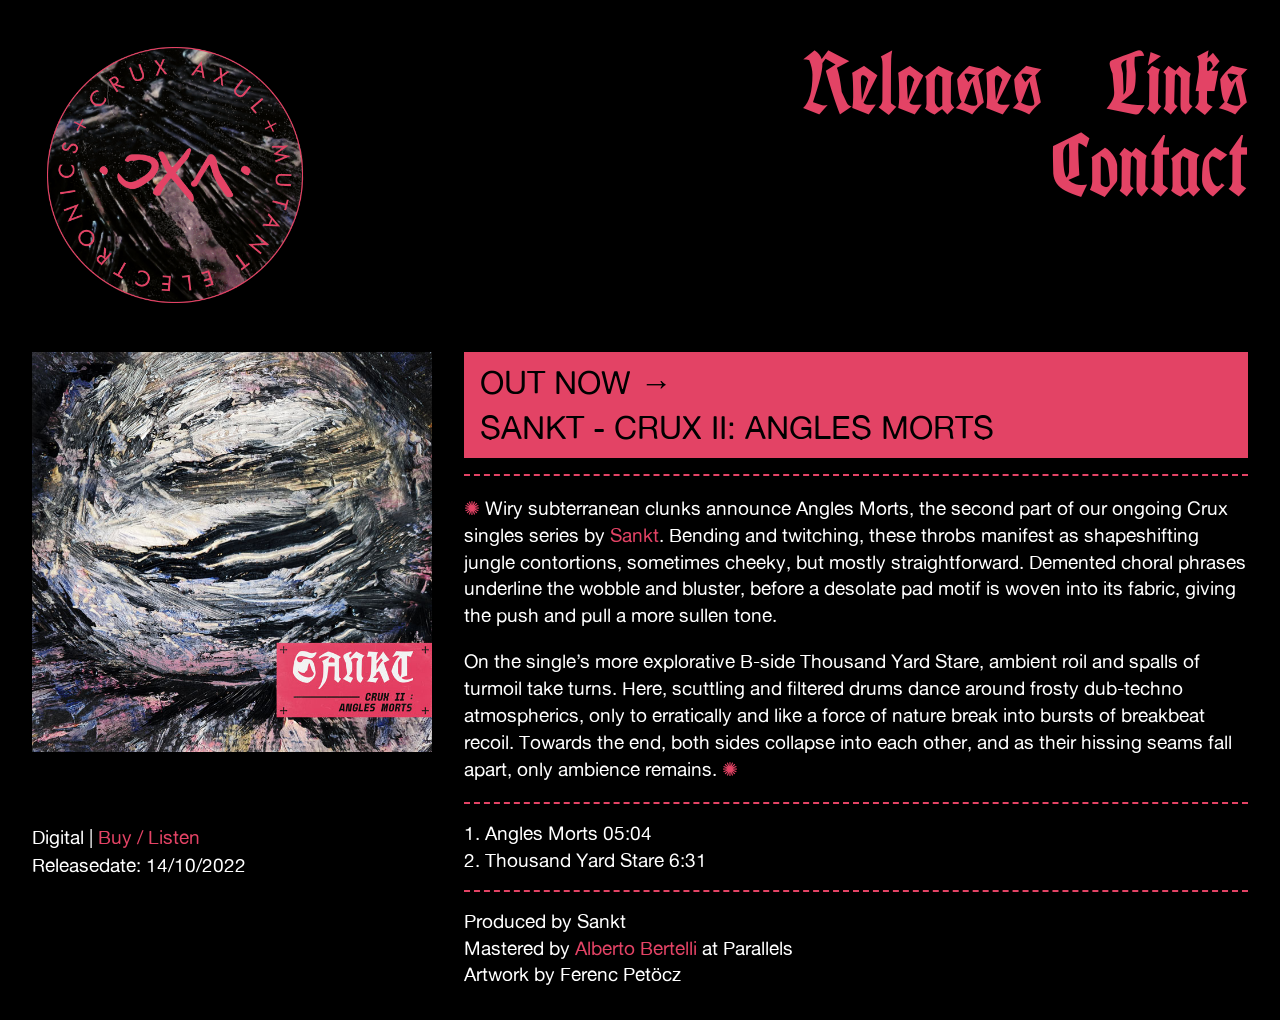
==== index.html @ df3da69f "Linktext adjusted" ====
<!--

 ______     ______     __  __     __  __        ______     __  __     __  __     __
/\  ___\   /\  == \   /\ \/\ \   /\_\_\_\      /\  __ \   /\_\_\_\   /\ \/\ \   /\ \
\ \ \____  \ \  __<   \ \ \_\ \  \/_/\_\/_     \ \  __ \  \/_/\_\/_  \ \ \_\ \  \ \ \____
 \ \_____\  \ \_\ \_\  \ \_____\   /\_\/\_\     \ \_\ \_\   /\_\/\_\  \ \_____\  \ \_____\
  \/_____/   \/_/ /_/   \/_____/   \/_/\/_/      \/_/\/_/   \/_/\/_/   \/_____/   \/_____/

-->
<!-- V2 -->
<!DOCTYPE html>
<html lang="en">
  <head>
    <meta charset="utf-8" />
    <meta name="viewport" content="width=device-width, initial-scale=1" />
    <meta name="description" content="Mutant Electronics - Est. 2017." />
    <meta http-equiv="X-UA-Compatible" content="IE=edge,chrome=1" />
    <title>Crux Axul</title>
    <link rel="stylesheet" type="text/css" href="styles.css" />
    <link rel="shortcut icon" href="./img/favicon/favicon.ico" />
    <link
      rel="apple-touch-icon"
      sizes="57x57"
      href="./img/favicon/apple-icon-57x57.png"
    />
    <link
      rel="apple-touch-icon"
      sizes="60x60"
      href="./img/favicon/apple-icon-60x60.png"
    />
    <link
      rel="apple-touch-icon"
      sizes="72x72"
      href="./img/favicon/apple-icon-72x72.png"
    />
    <link
      rel="apple-touch-icon"
      sizes="76x76"
      href="./img/favicon/apple-icon-76x76.png"
    />
    <link
      rel="apple-touch-icon"
      sizes="114x114"
      href="./img/favicon/apple-icon-114x114.png"
    />
    <link
      rel="apple-touch-icon"
      sizes="120x120"
      href="./img/favicon/apple-icon-120x120.png"
    />
    <link
      rel="apple-touch-icon"
      sizes="144x144"
      href="./img/favicon/apple-icon-144x144.png"
    />
    <link
      rel="apple-touch-icon"
      sizes="152x152"
      href="./img/favicon/apple-icon-152x152.png"
    />
    <link
      rel="apple-touch-icon"
      sizes="180x180"
      href="./img/favicon/apple-icon-180x180.png"
    />
    <link
      rel="icon"
      type="image/png"
      sizes="192x192"
      href="./img/favicon/android-icon-192x192.png"
    />
    <link
      rel="icon"
      type="image/png"
      sizes="32x32"
      href="./img/favicon/favicon-32x32.png"
    />
    <link
      rel="icon"
      type="image/png"
      sizes="96x96"
      href="./img/favicon/favicon-96x96.png"
    />
    <link
      rel="icon"
      type="image/png"
      sizes="16x16"
      href="./img/favicon/favicon-16x16.png"
    />
    <link rel="manifest" href="./img/favicon/manifest.json" />
    <meta name="msapplication-TileColor" content="#dfb443" />
    <meta
      name="msapplication-TileImage"
      content="./img/favicon/ms-icon-144x144.png"
    />
    <meta name="theme-color" content="#ffffff" />
  </head>

  <body>
    <header id="header_content">
      <a href="/" id="header_logo">
        <img src="./img/CXASticker2022-2.png" alt="Crux Axul Circle Logo" class="cxa-circle-logo" />
      </a>
      <nav id="header_menu">
        <ul>
          <li>
            <a
              href="javascript:void(0)"
              rel="noreferrer noopener"
              target="_self"
              id="releases"
              >Releases</a
            >
          </li>
          <li>
            <a
              href="javascript:void(0)"
              rel="noreferrer noopener"
              target="_self"
              id="links"
              >Links</a
            >
          </li>
          <li>
            <a
              href="mailto:cruxaxulrec@gmail.com"
              rel="noreferrer noopener"
              target="_self"
              >Contact</a
            >
          </li>
        </ul>
      </nav>
    </header>
    <div id="content">
      <div id="content_home">
        <div id="content_home_left">
          <div id="content_home_left_cover">
            <a
              href="https://cruxaxul.bandcamp.com/album/crux-ii-angles-morts"
              rel="noreferrer noopener"
              target="_blank"
            >
              <img
                src="./img/CXA007_thumb.jpg"
                alt="Sankt - Inganical"
                class="content_home_img"
              />
            </a>
          </div>
          <div>
            <iframe style="border: 0; width: 100%; height: 42px;" src="https://bandcamp.com/EmbeddedPlayer/album=717727169/size=small/bgcol=333333/linkcol=e34365/transparent=true/" seamless><a href="https://cruxaxul.bandcamp.com/album/crux-ii-angles-morts">Crux II: Angles Morts by Sankt</a></iframe>
          </div>
          <div id="content_home_left_credits">
            Digital |
            <a
              href="https://cruxaxul.bandcamp.com/album/crux-ii-angles-morts"
              rel="noreferrer noopener"
              target="_blank"
              >Buy / Listen</a
            ><br />
            <div class="release-date">Releasedate: 14/10/2022</div>
          </div>
        </div>
        <div id="content_home_right">
          <a
            href="https://cruxaxul.bandcamp.com/album/crux-ii-angles-morts"
            rel="noreferrer noopener"
            target="_blank"
          >
            <div class="content_home_right_section out-now">
              OUT NOW → <br>SANKT - CRUX II: ANGLES MORTS
            </div></a
          >
          <hr class="hrr" />
          <div class="content_home_right_section"><p>
            <p></p><span class="stars">✺</span>
            Wiry subterranean clunks announce Angles Morts, the second part of our ongoing Crux singles series by <a
            href="https://www.floriansankt.com/"
            target="_blank"
            rel="noreferrer noopener"
            >Sankt</a
          >. Bending and twitching, these throbs manifest as shapeshifting jungle contortions, sometimes cheeky, but mostly straightforward. Demented choral phrases underline the wobble and bluster, before a desolate pad motif is woven into its fabric, giving the push and pull a more sullen tone. </p>
            <p>On the single’s more explorative B-side Thousand Yard Stare, ambient roil and spalls of turmoil take turns. Here, scuttling and filtered drums dance around frosty dub-techno atmospherics, only to erratically and like a force of nature break into bursts of breakbeat recoil. Towards the end, both sides collapse into each other, and as their hissing seams fall apart, only ambience remains. <span class="stars">✺</span></p>
          </div>
          <hr class="hrr" />
          <div class="content_home_right_section">
            1. Angles Morts 05:04 <br>
            2. Thousand Yard Stare 6:31<br>
          </div>
          <hr class="hrr" />
          <div class="content_home_right_section">
            Produced by Sankt<br />
            Mastered by
            <a
              href="https://www.holysimilaun.com/"
              target="_blank"
              rel="noreferrer noopener"
              >Alberto Bertelli</a
            > at Parallels<br />
            Artwork by Ferenc Petöcz
          </div>
        </div>
      </div>
      <div id="content_releases">
        <div class="content_releases_card">
          <a
            href="https://cruxaxul.bandcamp.com/album/fever-bells"
            rel="noreferrer noopener"
            target="_blank"
            ><img src="./img/CXA001_thumb.jpeg" /><div>Lymbs -
            Fever Bells</div><div class="content_releases_card_cat">→ CXA001</div></a
          >
        </div>
        <div class="content_releases_card">
          <a
            href="https://cruxaxul.bandcamp.com/album/new-anxieties"
            rel="noreferrer noopener"
            target="_blank"
            ><img src="./img/CXA002_thumb.jpeg" /><div>VA - New
            Anxieties</div><div class="content_releases_card_cat">→ CXA002</div></a
          >
        </div>
        <div class="content_releases_card">
          <a
            href="https://cruxaxul.bandcamp.com/album/among-nights-feral-laws"
            rel="noreferrer noopener"
            target="_blank"
            ><img src="./img/CXA003_thumb.jpeg" /><div>Sankt &
            Lymbs - Among Nights / Feral Laws</div><div class="content_releases_card_cat">→ CXA003</div></a
          >
        </div>
        <div class="content_releases_card">
          <a
            href="https://cruxaxul.bandcamp.com/album/teal-tear"
            rel="noreferrer noopener"
            target="_blank"
            ><img src="./img/CXA004_thumb.jpeg" /><div>Opalglas -
            Teal / Tear</div><div class="content_releases_card_cat">→ CXA004</div></a
          >
        </div>
        <div class="content_releases_card">
          <a
            href="https://cruxaxul.bandcamp.com/album/inganical"
            rel="noreferrer noopener"
            target="_blank"
            ><img src="./img/CXA005_thumb.jpeg" /><div>Sankt -
            Inganical</div><div class="content_releases_card_cat">→ CXA005</div></a
          >
        </div>
        <div class="content_releases_card">
          <a
            href="https://cruxaxul.bandcamp.com/album/crux-i-terminal-beaches"
            rel="noreferrer noopener"
            target="_blank"
            ><img src="./img/CXA006_thumb.jpg" /><div>Lymbs - Crux I: Terminal Beaches</div><div class="content_releases_card_cat">→ CXA006</div></a
          >
        </div>
        <div class="content_releases_card">
          <a
            href="https://cruxaxul.bandcamp.com/album/crux-ii-angles-morts"
            rel="noreferrer noopener"
            target="_blank"
            ><img src="./img/CXA007_thumb.jpg" /><div>Sankt - Crux II: Angles Morts</div><div class="content_releases_card_cat">→ CXA007</div></a
          >
        </div>
      </div>
      <div id="content_links">
        <div id="interview">
          <a
            href="http://www.fluxwebzine.it/en/interview-with-sankt-and-lymbs/"
            rel="noreferrer noopener"
            target="_blank"
            >Label Interview</a
          >
        </div>
        <hr class="hrr_releases" />
        <div id="links">
            <div class="links_link">
          <a
            href="https://cruxaxul.bandcamp.com/"
            rel="noreferrer noopener"
            target="_blank"
            >Buy Tapes & Digital &nbsp;</a
          ></div>
          <div class="links_link">
          <a
            href="https://www.facebook.com/CruxAxulRec"
            rel="noreferrer noopener"
            target="_blank"
            >Facebook &nbsp;</a
          ></div><div class="links_link">
          <a
            href="https://soundcloud.com/cruxaxul"
            rel="noreferrer noopener"
            target="_blank"
            >Soundcloud &nbsp;</a
          ></div><div class="links_link">
          <a
            href="https://www.instagram.com/crux.axul/"
            rel="noreferrer noopener"
            target="_blank"
            >Instagram &nbsp;</a
          ></div><div class="links_link">
          <a
            href="https://www.mixcloud.com/cruxaxul/"
            rel="noreferrer noopener"
            target="_blank"
            >Radioshows & Mixes &nbsp;</a
          ></div><div class="links_link">
          <a
            href="https://www.youtube.com/channel/UCcKD1XMRMXVhO5wL29qiE4A"
            rel="noreferrer noopener"
            target="_blank"
            >Youtube &nbsp;</a
          >
        </div>
      </div>
    </div>
    <script src="script.js" charset="utf-8"></script>
  </body>
</html>
---- styles.css ----
:root {
  --main-color: #e34365;
  --sec-color: #ffffff;
}

* {
  box-sizing: border-box;
  -webkit-font-smoothing: antialiased;
  -moz-osx-font-smoothing: grayscale;
}

@font-face {
  font-family: "UnifrakturCook-Bold-Terrible";
  src: url("./fonts/UnifrakturCook-Bold-Terrible.otf") format("opentype");
}

@font-face {
  font-family: "Futur2";
  src: url("./fonts/futur2.otf") format("opentype");
}

@font-face {
  font-family: "AlteHaasGroteskBold";
  src: url("./fonts/AlteHaasGroteskBold.ttf") format("opentype");
}

@font-face {
  font-family: "AlteHaasGroteskRegular";
  src: url("./fonts/AlteHaasGroteskRegular.ttf") format("truetype");
}

body {
  /* background-image: url("./img/cxa005-grain.jpg");
  background-size: cover;
  background-repeat: no-repeat;
  background-attachment: fixed; */
  background-color: black;
  color: var(--sec-color);
  font-size: 10px;
  margin: 0;
}

nav {
  font-family: "UnifrakturCook-Bold-Terrible", Helvetica, Arial, serif;
  font-size: calc(1rem + 2vmin);
  margin-top: 2.5rem;
}
nav > ul {
  list-style: none;
}

#header_content {
  display: flex;
  justify-content: space-between;
}
#header_logo {
  height: auto;
  width: 30.7rem;
  display: block;
  position: relative;
  padding: 2.5rem;
}

#header_menu ul {
  display: flex;
  flex-direction: row;
  flex-wrap: wrap;
  justify-content: flex-end;
  position: relative;
}
#header_menu ul li a,
#header_menu ul li a:link,
#header_menu ul li a:visited,
#header_menu ul li a:active {
  display: inline-block;
  outline: none;
  position: relative;
  width: auto;
  margin-bottom: 2rem;
}
#header_menu ul li a::before,
#header_menu ul li a:link::before,
#header_menu ul li a:visited::before,
#header_menu ul li a:active::before {
  background-color: var(--sec-color);
  bottom: 75%;
  content: "";
  display: block;
  height: 0.4rem;
  left: 50%;
  opacity: 0;
  position: absolute;
  -webkit-transform: translateX(-50%);
  -ms-transform: translateX(-50%);
  transform: translateX(-50%);
  -webkit-transition: opacity 0.3s ease, width 0.3s ease;
  -moz-transition: opacity 0.3s ease, width 0.3s ease;
  -o-transition: opacity 0.3s ease, width 0.3s ease;
  transition: opacity 0.3s ease, width 0.3s ease;
  width: 0;
}
#header_menu ul li {
  display: block;
  margin: 0.5rem 2rem;
  text-align: center;
}

a {
  color: var(--main-color);
  -o-transition: color 0.3s ease-out, background 1s ease-in;
  -ms-transition: color 0.3s ease-out, background 1s ease-in;
  -moz-transition: color 0.3s ease-out, background 1s ease-in;
  -webkit-transition: color 0.3s ease-out, background 1s ease-in;
  text-decoration: none;
  transition: color 0.3s ease-out, background 1s ease-in;
}

a:link,
a:visited,
a:active,
a:hover,
a:active,
a:focus {
  text-decoration: none;
}

a:hover {
  color: var(--sec-color);
  font-style: italic;
}

.iframe {
  margin: auto;
}

.cxa-circle-logo {
  height: 30vmin;
}


#content {
  color: var(--sec-color);
  display: flex;
  font-family: "AlteHaasGroteskRegular", Helvetica, Arial, sans-serif;
  font-size: 1.2rem;
  flex-direction: row;
  justify-content: center;
  margin: 0 2rem 2rem 25rem;
  line-height: 1.4;
}

#links {
  display: flex;
  flex-direction: row;
  flex-wrap: wrap;
  margin-bottom: 2.5rem;
}

#links .links_link {
  width: 100%;
}

#cxa-logo {
  margin-bottom: 2rem;
  display: flex;
  justify-content: center;
}

#cxa-logo > img {
  width: 25rem;
  filter: invert(77%) sepia(10%) saturate(2304%) hue-rotate(3deg)
    brightness(93%) contrast(93%);
}

#content_home {
  display: flex;
}
#content_home .out-now {
  color: black;
  font-size: 2rem;
  background-color: var(--main-color);
  padding: 0.5rem 1rem;
  -o-transition: color 0.3s ease-out, background 0.3s ease-in;
  -ms-transition: color 0.3s ease-out, background 0.3s ease-in;
  -moz-transition: color 0.3s ease-out, background 0.3s ease-in;
  -webkit-transition: color 0.3s ease-out, background 0.3s ease-in;
  transition: color 0.3s ease-out, background 0.3s ease-in;
}
#content_home .out-now:hover {
  background-color: var(--sec-color);
  color: black;
}
#content_home .content_home_img {
  max-width: 25rem;
  margin-bottom: 1rem;
}
#content_home_left_credits .release-date {
  margin: 0.1rem 0 0 0;
}
#content_home_right {
  padding: 0 0 0 2rem;
}
#content_home_right hr.hrr {
  border: none;
  border-top: 0.15rem dashed var(--main-color);
  margin: 1rem 0;
}

#content_releases {
  display: none;
  grid-gap: 1rem;
  grid-template-columns: repeat(auto-fill, minmax(15rem, 1fr));
  width: 100%;
}

#content_releases .content_releases_card {
  background-color: var(--main-color);
}

#content_releases .content_releases_card:hover {
  background-color: var(--sec-color);
  color: black;
}

#content_releases .content_releases_card:hover div {
  color: black;
}

#content_releases .content_releases_card div {
  line-height: 1.2;
  color: black;
  padding-left: 1rem;
}

#content_releases .content_releases_card div:nth-child(3) {
  margin-top: 0.3rem;
  margin-bottom: 1rem;
}

#content_releases .content_releases_card img {
  max-width: 100%;
  margin-bottom: 0.5rem;
}

#content_releases .content_releases_card_cat {
  font-size: 1rem !important;
  color: black !important;
}

#content_links {
  display: none;
  font-size: 1.6rem;
  margin-top: 2rem;
}

#content_links hr.hrr_releases {
  border: none;
  border-top: 0.15rem dashed var(--sec-color);
  margin: 1rem 0;
}

.stars {
  color: var(--main-color);
}

/* ANIMATION LOGO */

@media (prefers-reduced-motion: no-preference) {
  .cxa-circle-logo {
    animation: logo-spin infinite 20s linear;
    animation-play-state: running;
  }
  #header_logo .cxa-circle-logo:hover {
    animation-play-state: paused;
  }
}
@keyframes logo-spin {
  from {
    transform: rotate(0deg);
  }
  to {
    transform: rotate(360deg);
  }
}

/* MEDIA QUERIES */

@media (hover: hover) {
  #header_menu ul li:hover a::before {
    opacity: 1;
    width: 100%;
  }
}

@media all and (max-width: 1300px) {
  #content {
    margin: 0 2rem 2rem 2rem;
  }
}

@media all and (max-width: 935px) {
  #releasetext {
    font-size: 1.6rem;
    display: flex;
    justify-content: center;
  }
  nav {
    font-size: calc(1rem + 1vmin);
  }
  #content_home {
    flex-direction: column;
  }
  #content_home_right {
    margin-top: 2rem;
    padding: 0;
  }
}

@media all and (max-width: 767px) {
  body {
    height: 100%;
  }

  #cxa-logo > img {
    width: 10rem;
  }

  .iframe {
    max-width: 100%;
    width: 100%;
    text-align: center;
  }
}

@media all and (max-width: 500px) {
  /* #header_content {
    margin: -1rem -0.6rem -1rem -1rem;
  } */

  #header_logo {
    max-width: 10rem;
  }

  #header_menu ul li {
    margin: 0 1.8rem;
  }

  nav {
    font-size: calc(0.7rem + 1vmin);
  }

  #content {
    font-size: 1rem;
  }

  #content_home .content_home_img {
    max-width: calc(100vw - 4rem);
  }

  #content_home .out-now {
    font-size: 1.4rem;
  }
}

/* @media all and (max-width: 320px) {
  .iframe {
    max-width: 100%;
    width: 300px;
    padding: 0;
    text-align: center;
  }
} */
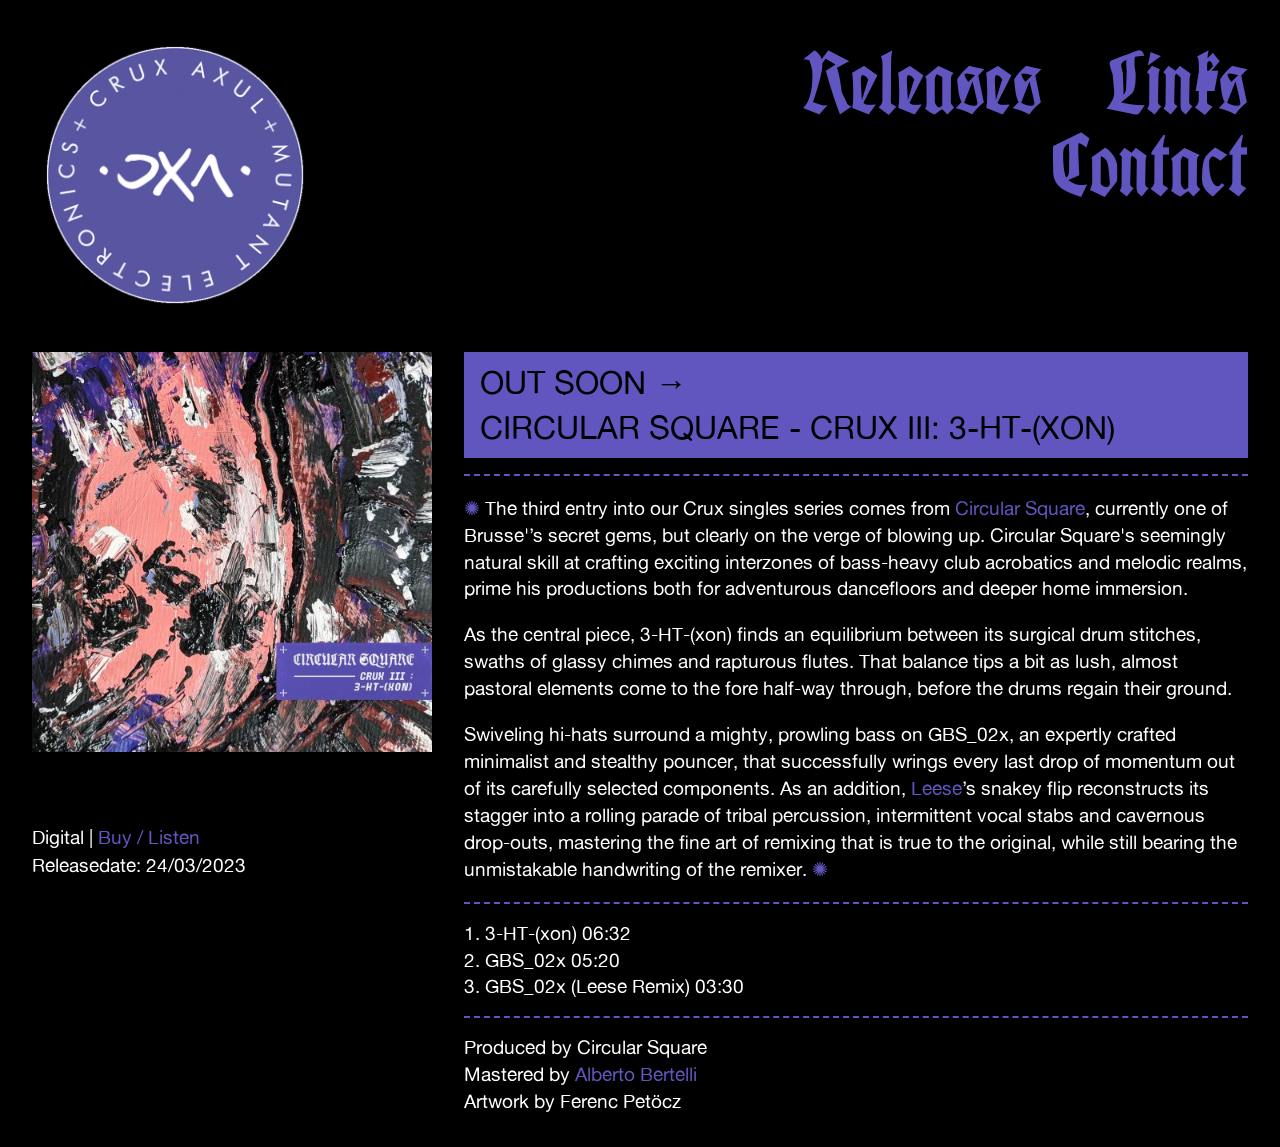
==== commit 63cff8a1: "add CXA008 styles" ====
--- a/index.html
+++ b/index.html
@@ -99,7 +99,7 @@
   <body>
     <header id="header_content">
       <a href="/" id="header_logo">
-        <img src="./img/CXASticker2022-2.png" alt="Crux Axul Circle Logo" class="cxa-circle-logo" />
+        <img src="./img/CXASticker2023.png" alt="Crux Axul Circle Logo" class="cxa-circle-logo" />
       </a>
       <nav id="header_menu">
         <ul>
@@ -137,67 +137,76 @@
         <div id="content_home_left">
           <div id="content_home_left_cover">
             <a
-              href="https://cruxaxul.bandcamp.com/album/crux-ii-angles-morts"
+              href="https://cruxaxul.bandcamp.com/album/crux-iii-3-ht-xon"
               rel="noreferrer noopener"
               target="_blank"
             >
               <img
-                src="./img/CXA007_thumb.jpg"
+                src="./img/CXA008_thumb.jpg"
                 alt="Sankt - Inganical"
                 class="content_home_img"
               />
             </a>
           </div>
           <div>
-            <iframe style="border: 0; width: 100%; height: 42px;" src="https://bandcamp.com/EmbeddedPlayer/album=717727169/size=small/bgcol=333333/linkcol=e34365/transparent=true/" seamless><a href="https://cruxaxul.bandcamp.com/album/crux-ii-angles-morts">Crux II: Angles Morts by Sankt</a></iframe>
+            <iframe style="border: 0; width: 100%; height: 42px;" src="https://bandcamp.com/EmbeddedPlayer/album=1757471793/size=small/bgcol=333333/linkcol=6156bf/transparent=true/" seamless><a href="https://cruxaxul.bandcamp.com/album/crux-iii-3-ht-xon"> Crux III: 3-HT-(xon) by Circular Square</a></iframe>
           </div>
           <div id="content_home_left_credits">
             Digital |
             <a
-              href="https://cruxaxul.bandcamp.com/album/crux-ii-angles-morts"
+              href="https://cruxaxul.bandcamp.com/album/crux-iii-3-ht-xon"
               rel="noreferrer noopener"
               target="_blank"
               >Buy / Listen</a
             ><br />
-            <div class="release-date">Releasedate: 14/10/2022</div>
+            <div class="release-date">Releasedate: 24/03/2023</div>
           </div>
         </div>
         <div id="content_home_right">
           <a
-            href="https://cruxaxul.bandcamp.com/album/crux-ii-angles-morts"
+            href="https://cruxaxul.bandcamp.com/album/crux-iii-3-ht-xon"
             rel="noreferrer noopener"
             target="_blank"
           >
             <div class="content_home_right_section out-now">
-              OUT NOW → <br>SANKT - CRUX II: ANGLES MORTS
+              OUT SOON → <br>CIRCULAR SQUARE - CRUX III: 3-HT-(XON)
             </div></a
           >
           <hr class="hrr" />
           <div class="content_home_right_section"><p>
             <p></p><span class="stars">✺</span>
-            Wiry subterranean clunks announce Angles Morts, the second part of our ongoing Crux singles series by <a
-            href="https://www.floriansankt.com/"
-            target="_blank"
-            rel="noreferrer noopener"
-            >Sankt</a
-          >. Bending and twitching, these throbs manifest as shapeshifting jungle contortions, sometimes cheeky, but mostly straightforward. Demented choral phrases underline the wobble and bluster, before a desolate pad motif is woven into its fabric, giving the push and pull a more sullen tone. </p>
-            <p>On the single’s more explorative B-side Thousand Yard Stare, ambient roil and spalls of turmoil take turns. Here, scuttling and filtered drums dance around frosty dub-techno atmospherics, only to erratically and like a force of nature break into bursts of breakbeat recoil. Towards the end, both sides collapse into each other, and as their hissing seams fall apart, only ambience remains. <span class="stars">✺</span></p>
+              The third entry into our Crux singles series comes from
+              <a
+                href="https://soundcloud.com/circular_square"
+                target="_blank"
+                rel="noreferrer noopener"
+              >Circular Square</a>, currently one of Brusse'’s secret gems, but clearly on the verge of blowing up. Circular Square's seemingly natural skill at crafting exciting interzones of bass-heavy club acrobatics and melodic realms, prime his productions both for adventurous dancefloors and deeper home immersion.</p>
+            <p>As the central piece, 3​-​HT​-​(​xon) finds an equilibrium between its surgical drum stitches, swaths of glassy chimes and rapturous flutes. That balance tips a bit as lush, almost pastoral elements come to the fore half-way through, before the drums regain their ground. </p> 
+            
+            <p>Swiveling hi-hats surround a mighty, prowling bass on GBS_02x, an expertly crafted minimalist and stealthy pouncer, that successfully wrings every last drop of momentum out of its carefully selected components. As an addition,
+              <a
+              href="https://soundcloud.com/l-eese"
+              target="_blank"
+              rel="noreferrer noopener"
+            >Leese</a>’s snakey flip reconstructs its stagger into a rolling parade of tribal percussion, intermittent vocal stabs and cavernous drop-outs, mastering the fine art of remixing that is true to the original, while still bearing the unmistakable handwriting of the remixer. 
+            <span class="stars">✺</span></p>
           </div>
           <hr class="hrr" />
           <div class="content_home_right_section">
-            1. Angles Morts 05:04 <br>
-            2. Thousand Yard Stare 6:31<br>
+            1. 3-HT-(xon) 06:32<br>
+            2. GBS_02x 05:20<br>
+            3.  GBS_02x (Leese Remix) 03:30<br>
           </div>
           <hr class="hrr" />
           <div class="content_home_right_section">
-            Produced by Sankt<br />
+            Produced by Circular Square<br />
             Mastered by
             <a
               href="https://www.holysimilaun.com/"
               target="_blank"
               rel="noreferrer noopener"
               >Alberto Bertelli</a
-            > at Parallels<br />
+            ><br />
             Artwork by Ferenc Petöcz
           </div>
         </div>
@@ -208,7 +217,7 @@
             href="https://cruxaxul.bandcamp.com/album/fever-bells"
             rel="noreferrer noopener"
             target="_blank"
-            ><img src="./img/CXA001_thumb.jpeg" /><div>Lymbs -
+            ><img src="./img/CXA001_thumb.jpg" /><div>Lymbs -
             Fever Bells</div><div class="content_releases_card_cat">→ CXA001</div></a
           >
         </div>
@@ -217,7 +226,7 @@
             href="https://cruxaxul.bandcamp.com/album/new-anxieties"
             rel="noreferrer noopener"
             target="_blank"
-            ><img src="./img/CXA002_thumb.jpeg" /><div>VA - New
+            ><img src="./img/CXA002_thumb.jpg" /><div>VA - New
             Anxieties</div><div class="content_releases_card_cat">→ CXA002</div></a
           >
         </div>
@@ -226,7 +235,7 @@
             href="https://cruxaxul.bandcamp.com/album/among-nights-feral-laws"
             rel="noreferrer noopener"
             target="_blank"
-            ><img src="./img/CXA003_thumb.jpeg" /><div>Sankt &
+            ><img src="./img/CXA003_thumb.jpg" /><div>Sankt &
             Lymbs - Among Nights / Feral Laws</div><div class="content_releases_card_cat">→ CXA003</div></a
           >
         </div>
@@ -262,6 +271,14 @@
             rel="noreferrer noopener"
             target="_blank"
             ><img src="./img/CXA007_thumb.jpg" /><div>Sankt - Crux II: Angles Morts</div><div class="content_releases_card_cat">→ CXA007</div></a
+          >
+        </div>
+        <div class="content_releases_card">
+          <a
+            href="https://cruxaxul.bandcamp.com/album/crux-iii-3-ht-xons"
+            rel="noreferrer noopener"
+            target="_blank"
+            ><img src="./img/CXA008_thumb.jpg" /><div>Circular Square - Crux III: 3​-​HT​-​(​xon) </div><div class="content_releases_card_cat">→ CXA008</div></a
           >
         </div>
       </div>
@@ -306,7 +323,7 @@
             href="https://www.mixcloud.com/cruxaxul/"
             rel="noreferrer noopener"
             target="_blank"
-            >Radioshows & Mixes &nbsp;</a
+            >Mixes & Radio Shows &nbsp;</a
           ></div><div class="links_link">
           <a
             href="https://www.youtube.com/channel/UCcKD1XMRMXVhO5wL29qiE4A"
--- a/styles.css
+++ b/styles.css
@@ -1,5 +1,5 @@
 :root {
-  --main-color: #e34365;
+  --main-color: #6156bf;
   --sec-color: #ffffff;
 }
 
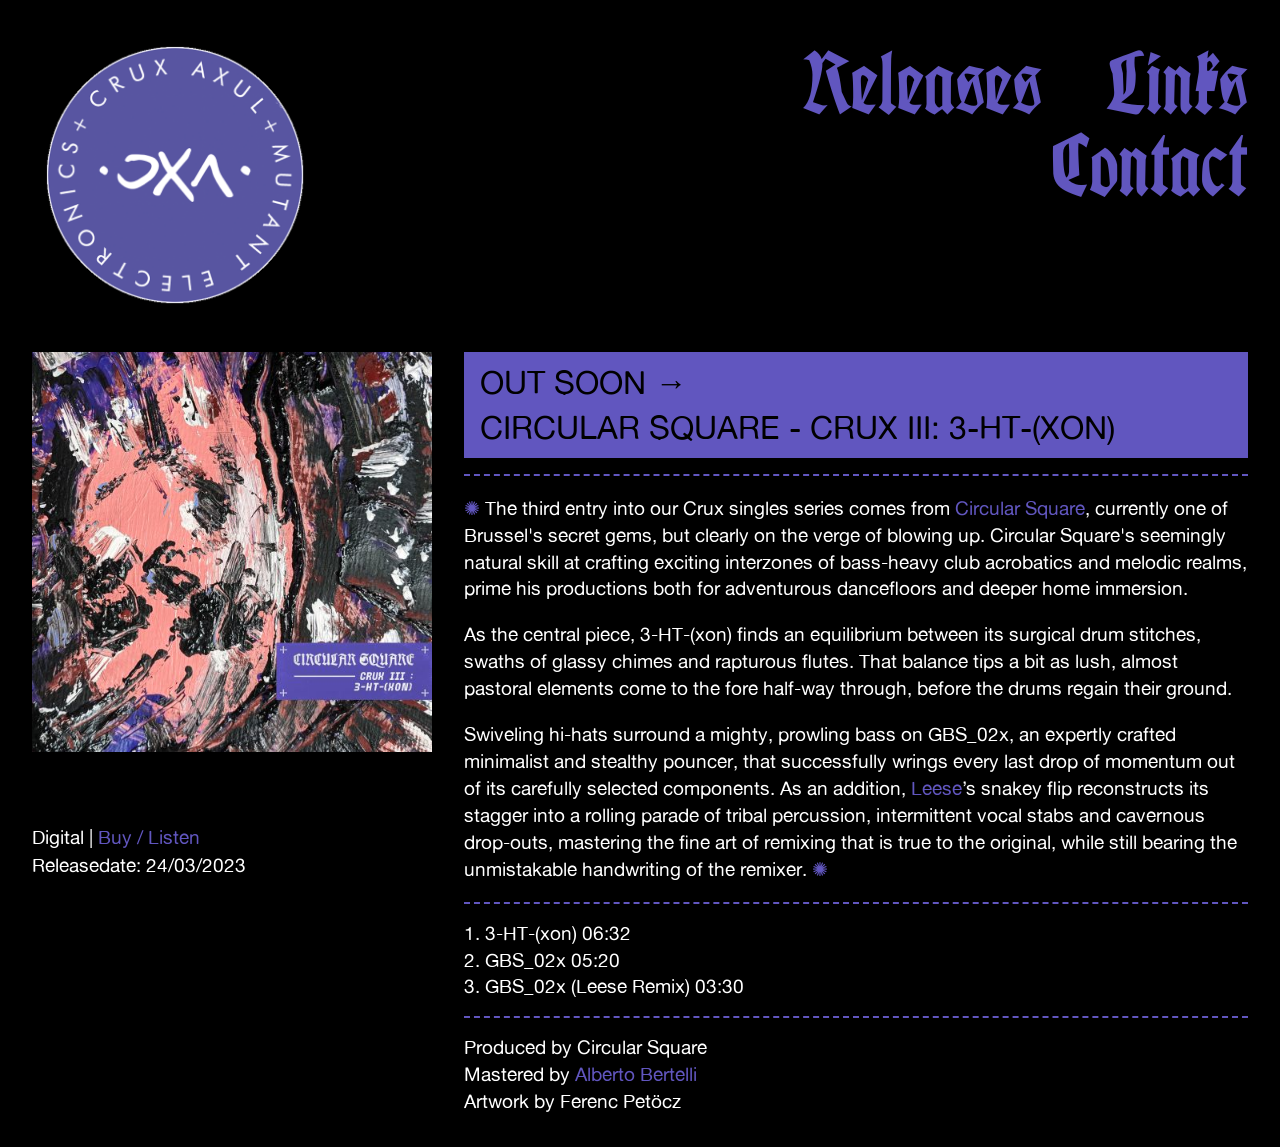
==== commit 756497b6: "fix typo" ====
--- a/index.html
+++ b/index.html
@@ -180,7 +180,7 @@
                 href="https://soundcloud.com/circular_square"
                 target="_blank"
                 rel="noreferrer noopener"
-              >Circular Square</a>, currently one of Brusse'’s secret gems, but clearly on the verge of blowing up. Circular Square's seemingly natural skill at crafting exciting interzones of bass-heavy club acrobatics and melodic realms, prime his productions both for adventurous dancefloors and deeper home immersion.</p>
+              >Circular Square</a>, currently one of Brussel's secret gems, but clearly on the verge of blowing up. Circular Square's seemingly natural skill at crafting exciting interzones of bass-heavy club acrobatics and melodic realms, prime his productions both for adventurous dancefloors and deeper home immersion.</p>
             <p>As the central piece, 3​-​HT​-​(​xon) finds an equilibrium between its surgical drum stitches, swaths of glassy chimes and rapturous flutes. That balance tips a bit as lush, almost pastoral elements come to the fore half-way through, before the drums regain their ground. </p> 
             
             <p>Swiveling hi-hats surround a mighty, prowling bass on GBS_02x, an expertly crafted minimalist and stealthy pouncer, that successfully wrings every last drop of momentum out of its carefully selected components. As an addition,
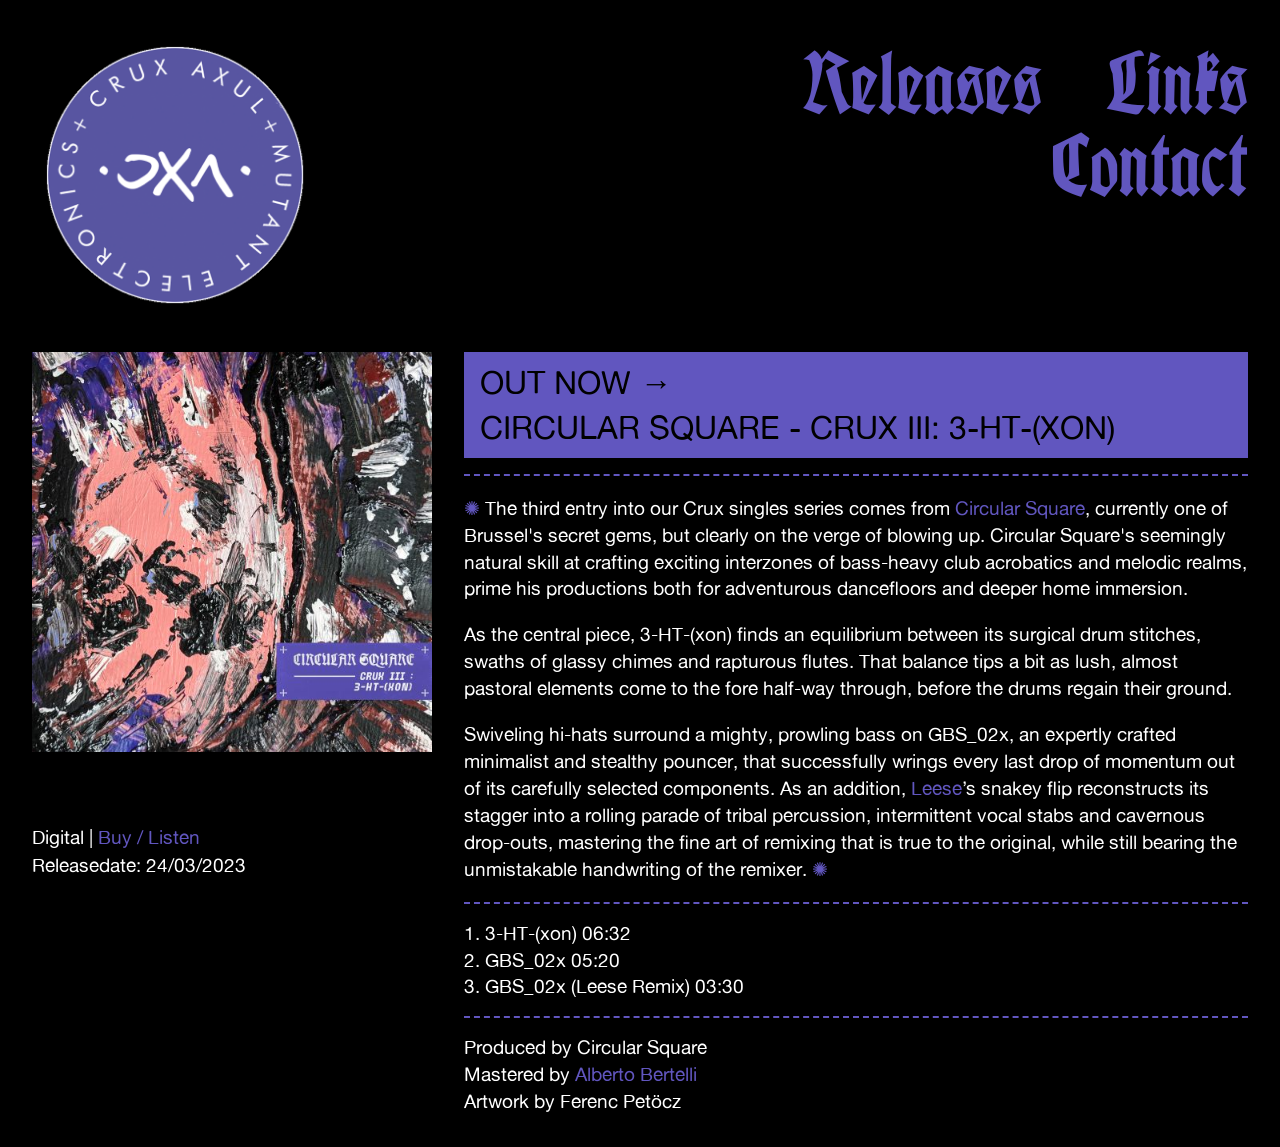
==== commit c217782c: "change txt" ====
--- a/index.html
+++ b/index.html
@@ -169,7 +169,7 @@
             target="_blank"
           >
             <div class="content_home_right_section out-now">
-              OUT SOON → <br>CIRCULAR SQUARE - CRUX III: 3-HT-(XON)
+              OUT NOW → <br>CIRCULAR SQUARE - CRUX III: 3-HT-(XON)
             </div></a
           >
           <hr class="hrr" />
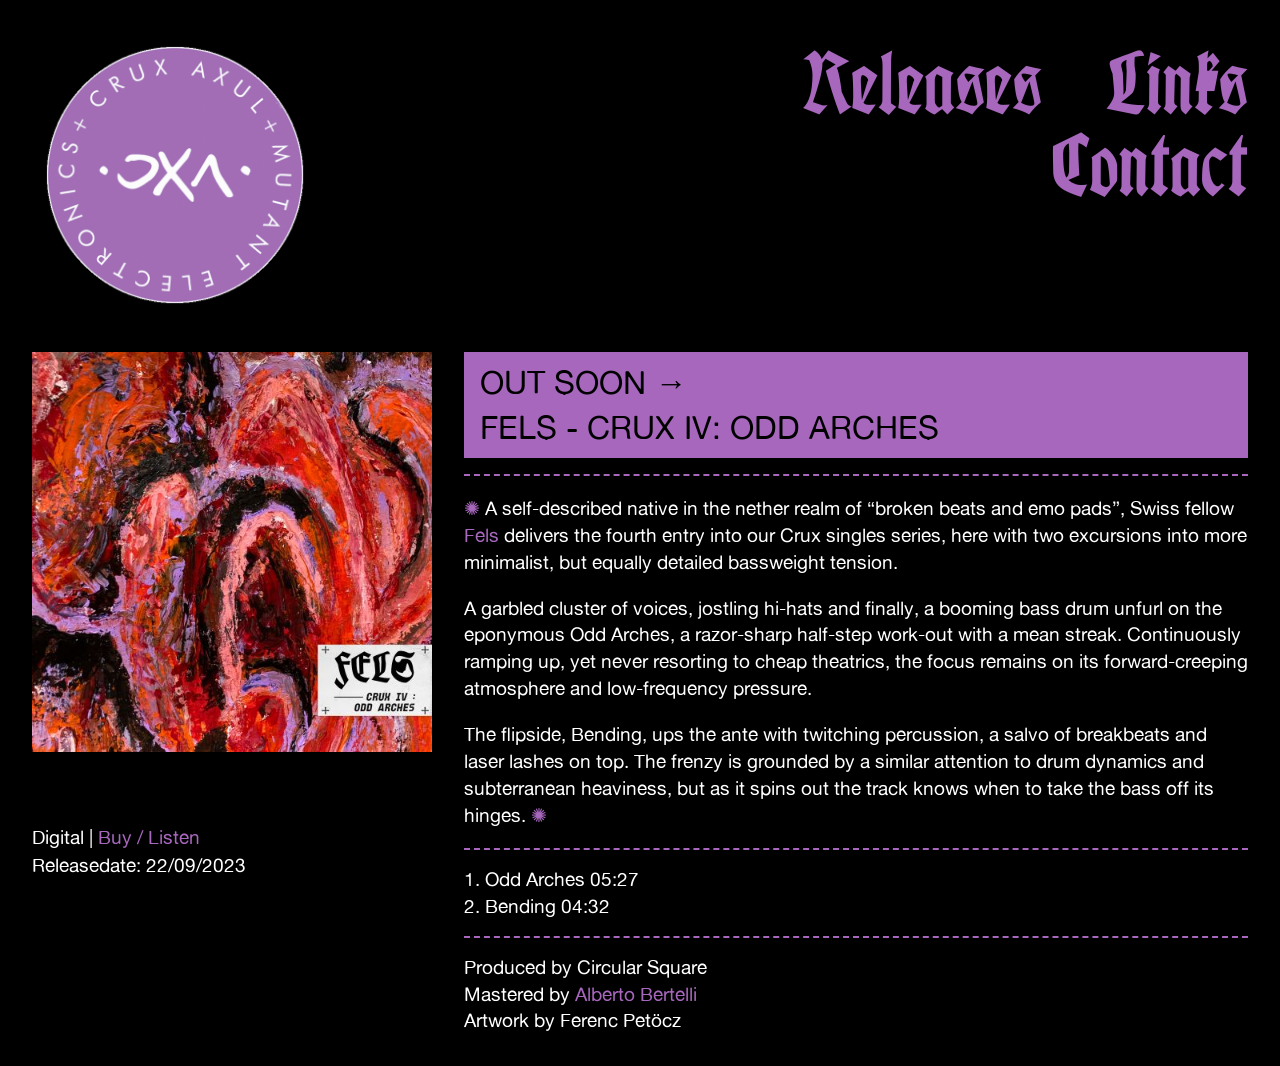
==== commit 21d40f6e: ":sparkles: Add CXA009 content + styles" ====
--- a/index.html
+++ b/index.html
@@ -99,7 +99,7 @@
   <body>
     <header id="header_content">
       <a href="/" id="header_logo">
-        <img src="./img/CXASticker2023.png" alt="Crux Axul Circle Logo" class="cxa-circle-logo" />
+        <img src="./img/CXASticker2023trans.png" alt="Crux Axul Circle Logo" class="cxa-circle-logo" />
       </a>
       <nav id="header_menu">
         <ul>
@@ -137,65 +137,59 @@
         <div id="content_home_left">
           <div id="content_home_left_cover">
             <a
-              href="https://cruxaxul.bandcamp.com/album/crux-iii-3-ht-xon"
+              href="https://cruxaxul.bandcamp.com/album/crux-iv-odd-arches"
               rel="noreferrer noopener"
               target="_blank"
             >
               <img
-                src="./img/CXA008_thumb.jpg"
-                alt="Sankt - Inganical"
+                src="./img/CXA009_thumb.jpg"
+                alt="Fels - Crux IV: Odd Arches"
                 class="content_home_img"
               />
             </a>
           </div>
           <div>
-            <iframe style="border: 0; width: 100%; height: 42px;" src="https://bandcamp.com/EmbeddedPlayer/album=1757471793/size=small/bgcol=333333/linkcol=6156bf/transparent=true/" seamless><a href="https://cruxaxul.bandcamp.com/album/crux-iii-3-ht-xon"> Crux III: 3-HT-(xon) by Circular Square</a></iframe>
+            <iframe style="border: 0; width: 100%; height: 42px;" src="https://bandcamp.com/EmbeddedPlayer/album=1693614862/size=small/bgcol=333333/linkcol=9a64ff/transparent=true/" seamless><a href="https://cruxaxul.bandcamp.com/album/crux-iv-odd-arches">Crux IV: Odd Arches by Fels</a></iframe>
           </div>
           <div id="content_home_left_credits">
             Digital |
             <a
-              href="https://cruxaxul.bandcamp.com/album/crux-iii-3-ht-xon"
+              href="https://cruxaxul.bandcamp.com/album/crux-iv-odd-arches"
               rel="noreferrer noopener"
               target="_blank"
               >Buy / Listen</a
             ><br />
-            <div class="release-date">Releasedate: 24/03/2023</div>
+            <div class="release-date">Releasedate: 22/09/2023</div>
           </div>
         </div>
         <div id="content_home_right">
           <a
-            href="https://cruxaxul.bandcamp.com/album/crux-iii-3-ht-xon"
+            href="https://cruxaxul.bandcamp.com/album/crux-iv-odd-arches"
             rel="noreferrer noopener"
             target="_blank"
           >
             <div class="content_home_right_section out-now">
-              OUT NOW → <br>CIRCULAR SQUARE - CRUX III: 3-HT-(XON)
+              OUT SOON → <br>FELS - CRUX IV: ODD ARCHES
             </div></a
           >
           <hr class="hrr" />
           <div class="content_home_right_section"><p>
             <p></p><span class="stars">✺</span>
-              The third entry into our Crux singles series comes from
+            A self-described native in the nether realm of “broken beats and emo pads”, Swiss fellow
               <a
-                href="https://soundcloud.com/circular_square"
+                href="https://soundcloud.com/felsss"
                 target="_blank"
                 rel="noreferrer noopener"
-              >Circular Square</a>, currently one of Brussel's secret gems, but clearly on the verge of blowing up. Circular Square's seemingly natural skill at crafting exciting interzones of bass-heavy club acrobatics and melodic realms, prime his productions both for adventurous dancefloors and deeper home immersion.</p>
-            <p>As the central piece, 3​-​HT​-​(​xon) finds an equilibrium between its surgical drum stitches, swaths of glassy chimes and rapturous flutes. That balance tips a bit as lush, almost pastoral elements come to the fore half-way through, before the drums regain their ground. </p> 
-            
-            <p>Swiveling hi-hats surround a mighty, prowling bass on GBS_02x, an expertly crafted minimalist and stealthy pouncer, that successfully wrings every last drop of momentum out of its carefully selected components. As an addition,
-              <a
-              href="https://soundcloud.com/l-eese"
-              target="_blank"
-              rel="noreferrer noopener"
-            >Leese</a>’s snakey flip reconstructs its stagger into a rolling parade of tribal percussion, intermittent vocal stabs and cavernous drop-outs, mastering the fine art of remixing that is true to the original, while still bearing the unmistakable handwriting of the remixer. 
-            <span class="stars">✺</span></p>
+              >Fels</a> delivers the fourth entry into our Crux singles series, here with two excursions into more minimalist, but equally detailed bassweight tension.
+
+              <p>A garbled cluster of voices, jostling hi-hats and finally, a booming bass drum unfurl on the eponymous Odd Arches, a razor-sharp half-step work-out with a mean streak. Continuously ramping up, yet never resorting to cheap theatrics, the focus remains on its forward-creeping atmosphere and low-frequency pressure.</p>
+              
+              <p>The flipside, Bending, ups the ante with twitching percussion, a salvo of breakbeats and laser lashes on top. The frenzy is grounded by a similar attention to drum dynamics and subterranean heaviness, but as it spins out the track knows when to take the bass off its hinges. <span class="stars">✺</span></p>
           </div>
           <hr class="hrr" />
           <div class="content_home_right_section">
-            1. 3-HT-(xon) 06:32<br>
-            2. GBS_02x 05:20<br>
-            3.  GBS_02x (Leese Remix) 03:30<br>
+            1. Odd Arches 05:27<br>
+            2. Bending 04:32<br>
           </div>
           <hr class="hrr" />
           <div class="content_home_right_section">
@@ -279,6 +273,14 @@
             rel="noreferrer noopener"
             target="_blank"
             ><img src="./img/CXA008_thumb.jpg" /><div>Circular Square - Crux III: 3​-​HT​-​(​xon) </div><div class="content_releases_card_cat">→ CXA008</div></a
+          >
+        </div>
+        <div class="content_releases_card">
+          <a
+            href="https://cruxaxul.bandcamp.com/album/crux-iv-odd-arches"
+            rel="noreferrer noopener"
+            target="_blank"
+            ><img src="./img/CXA009_thumb.jpg" /><div>Fels - Crux IV: Odd Arches</div><div class="content_releases_card_cat">→ CXA009</div></a
           >
         </div>
       </div>
--- a/styles.css
+++ b/styles.css
@@ -1,5 +1,5 @@
 :root {
-  --main-color: #6156bf;
+  --main-color: #a767bd;
   --sec-color: #ffffff;
 }
 
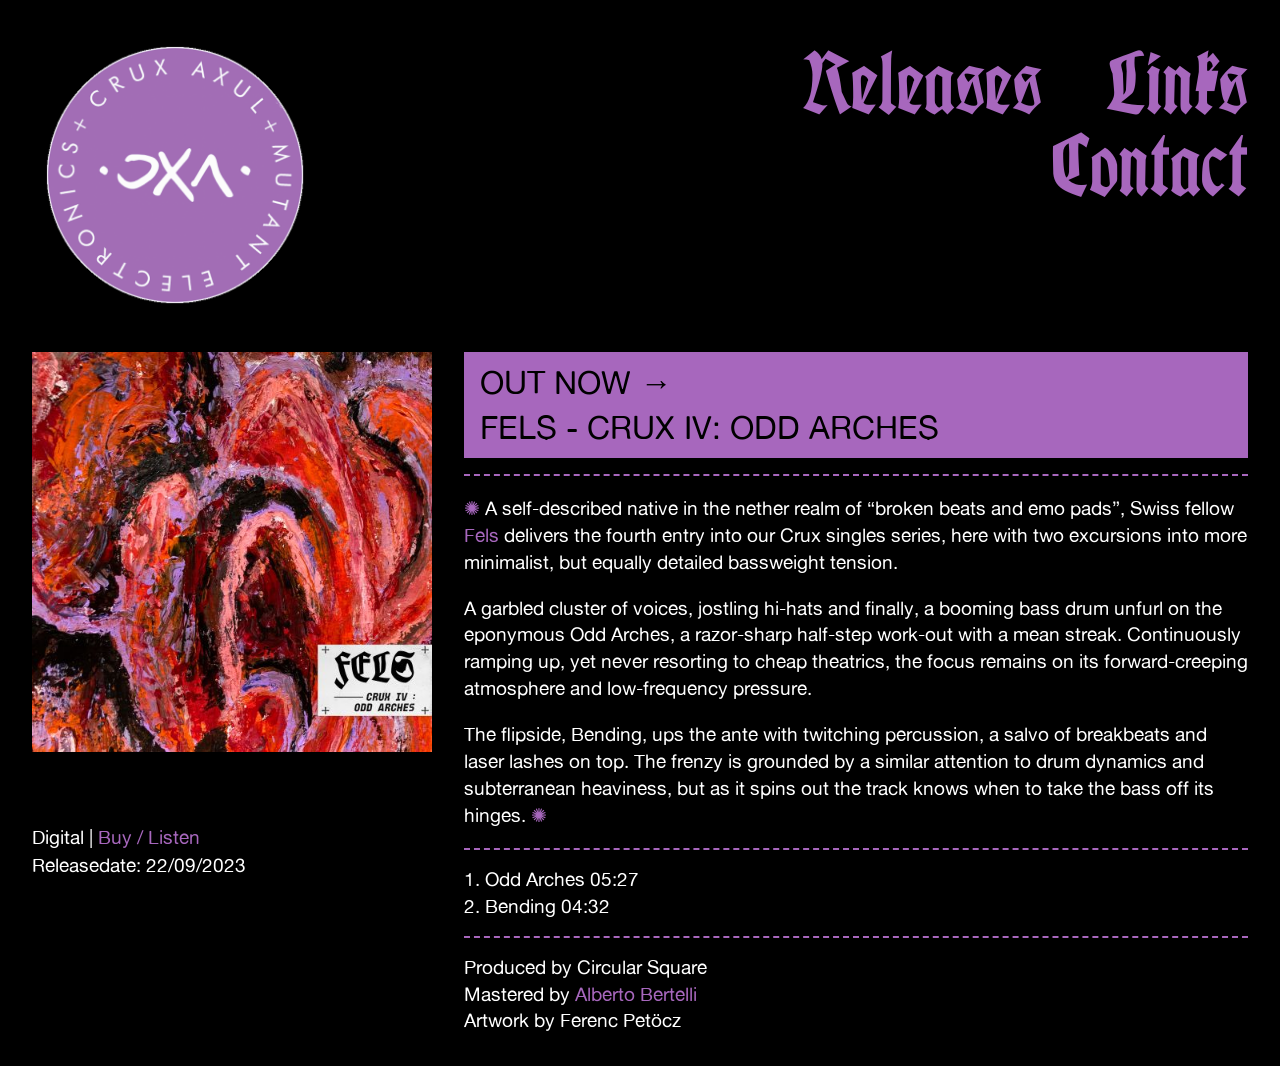
==== commit eb68dc72: "Adjust txt" ====
--- a/index.html
+++ b/index.html
@@ -169,7 +169,7 @@
             target="_blank"
           >
             <div class="content_home_right_section out-now">
-              OUT SOON → <br>FELS - CRUX IV: ODD ARCHES
+              OUT NOW → <br>FELS - CRUX IV: ODD ARCHES
             </div></a
           >
           <hr class="hrr" />
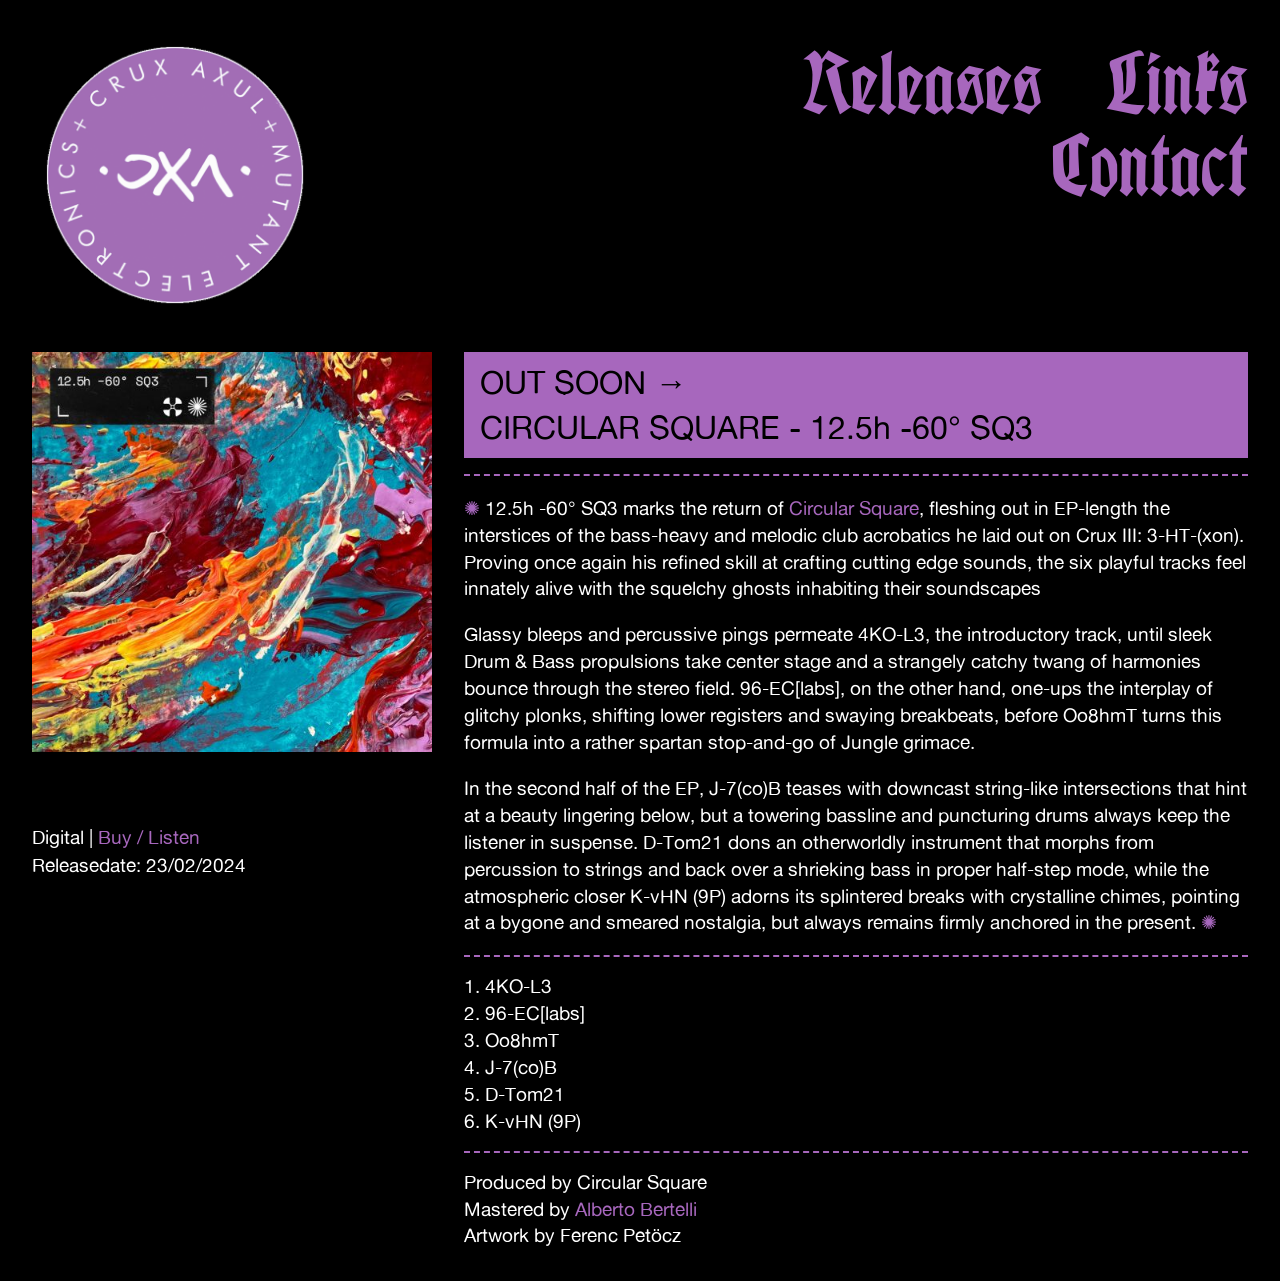
==== commit 7811170f: "✨ Add CXA010 content" ====
--- a/index.html
+++ b/index.html
@@ -137,59 +137,60 @@
         <div id="content_home_left">
           <div id="content_home_left_cover">
             <a
-              href="https://cruxaxul.bandcamp.com/album/crux-iv-odd-arches"
+              href="https://cruxaxul.bandcamp.com/album/125h-60-sq3"
               rel="noreferrer noopener"
               target="_blank"
             >
               <img
-                src="./img/CXA009_thumb.jpg"
-                alt="Fels - Crux IV: Odd Arches"
+                src="./img/CXA010_thumb.jpg"
+                alt=" Circular Square - 12​.​5h -60° SQ3"
                 class="content_home_img"
               />
             </a>
           </div>
           <div>
-            <iframe style="border: 0; width: 100%; height: 42px;" src="https://bandcamp.com/EmbeddedPlayer/album=1693614862/size=small/bgcol=333333/linkcol=9a64ff/transparent=true/" seamless><a href="https://cruxaxul.bandcamp.com/album/crux-iv-odd-arches">Crux IV: Odd Arches by Fels</a></iframe>
+            <iframe style="border: 0; width: 100%; height: 42px;" src="https://bandcamp.com/EmbeddedPlayer/album=3471839829/size=small/bgcol=333333/linkcol=9a64ff/transparent=true/" seamless><a href="https://cruxaxul.bandcamp.com/album/125h-60-sq3">12.5h -60° SQ3 by Circular Square</a></iframe>
           </div>
           <div id="content_home_left_credits">
             Digital |
             <a
-              href="https://cruxaxul.bandcamp.com/album/crux-iv-odd-arches"
+              href="https://cruxaxul.bandcamp.com/album/125h-60-sq3"
               rel="noreferrer noopener"
               target="_blank"
               >Buy / Listen</a
             ><br />
-            <div class="release-date">Releasedate: 22/09/2023</div>
+            <div class="release-date">Releasedate: 23/02/2024</div>
           </div>
         </div>
         <div id="content_home_right">
           <a
-            href="https://cruxaxul.bandcamp.com/album/crux-iv-odd-arches"
+            href="https://cruxaxul.bandcamp.com/album/125h-60-sq3"
             rel="noreferrer noopener"
             target="_blank"
           >
             <div class="content_home_right_section out-now">
-              OUT NOW → <br>FELS - CRUX IV: ODD ARCHES
+              OUT SOON → <br>CIRCULAR SQUARE - 12​.​5h -60° SQ3
             </div></a
           >
-          <hr class="hrr" />
-          <div class="content_home_right_section"><p>
-            <p></p><span class="stars">✺</span>
-            A self-described native in the nether realm of “broken beats and emo pads”, Swiss fellow
-              <a
-                href="https://soundcloud.com/felsss"
-                target="_blank"
-                rel="noreferrer noopener"
-              >Fels</a> delivers the fourth entry into our Crux singles series, here with two excursions into more minimalist, but equally detailed bassweight tension.
-
-              <p>A garbled cluster of voices, jostling hi-hats and finally, a booming bass drum unfurl on the eponymous Odd Arches, a razor-sharp half-step work-out with a mean streak. Continuously ramping up, yet never resorting to cheap theatrics, the focus remains on its forward-creeping atmosphere and low-frequency pressure.</p>
-              
-              <p>The flipside, Bending, ups the ante with twitching percussion, a salvo of breakbeats and laser lashes on top. The frenzy is grounded by a similar attention to drum dynamics and subterranean heaviness, but as it spins out the track knows when to take the bass off its hinges. <span class="stars">✺</span></p>
-          </div>
           <hr class="hrr" />
           <div class="content_home_right_section">
-            1. Odd Arches 05:27<br>
-            2. Bending 04:32<br>
+            <p>
+              <p>
+              <span class="stars">✺</span>
+              12​.​5h -60° SQ3 marks the return of <a href="https://linktr.ee/circular_square" rel="noreferrer noopener" target="_blank">Circular Square</a>, fleshing out in EP-length the interstices of the bass-heavy and melodic club acrobatics he laid out on Crux III: 3​-​HT​-​(​xon). Proving once again his refined skill at crafting cutting edge sounds, the six playful tracks feel innately alive with the squelchy ghosts inhabiting their soundscapes</p>
+              <p>Glassy bleeps and percussive pings permeate 4KO-L3, the introductory track, until sleek Drum & Bass propulsions take center stage and a strangely catchy twang of harmonies bounce through the stereo field. 96-EC[labs], on the other hand, one-ups the interplay of glitchy plonks, shifting lower registers and swaying breakbeats, before Oo8hmT turns this formula into a rather spartan stop-and-go of Jungle grimace. </p>
+              <p>In the second half of the EP, J-7(co)B teases with downcast string-like intersections that hint at a beauty lingering below, but a towering bassline and puncturing drums always keep the listener in suspense. D-Tom21 dons an otherworldly instrument that morphs from percussion to strings and back over a shrieking bass in proper half-step mode, while the atmospheric closer K-vHN (9P) adorns its splintered breaks with crystalline chimes, pointing at a bygone and smeared nostalgia, but always remains firmly anchored in the present.
+              <span class="stars">✺</span></p>
+            </p>
+          </div>
+          <hr class="hrr" />
+          <div class="content_home_right_section">
+            1. 4KO-L3<br>
+            2. 96-EC[labs]<br>
+            3. Oo8hmT<br>
+            4. J-7(co)B<br>
+            5. D-Tom21<br>
+            6. K-vHN (9P)<br>
           </div>
           <hr class="hrr" />
           <div class="content_home_right_section">
@@ -281,6 +282,14 @@
             rel="noreferrer noopener"
             target="_blank"
             ><img src="./img/CXA009_thumb.jpg" /><div>Fels - Crux IV: Odd Arches</div><div class="content_releases_card_cat">→ CXA009</div></a
+          >
+        </div>
+        <div class="content_releases_card">
+          <a
+            href="https://cruxaxul.bandcamp.com/album/125h-60-sq3"
+            rel="noreferrer noopener"
+            target="_blank"
+            ><img src="./img/CXA010_thumb.jpg" /><div>Circular Square - 12​.​5h -60° SQ3</div><div class="content_releases_card_cat">→ CXA010</div></a
           >
         </div>
       </div>
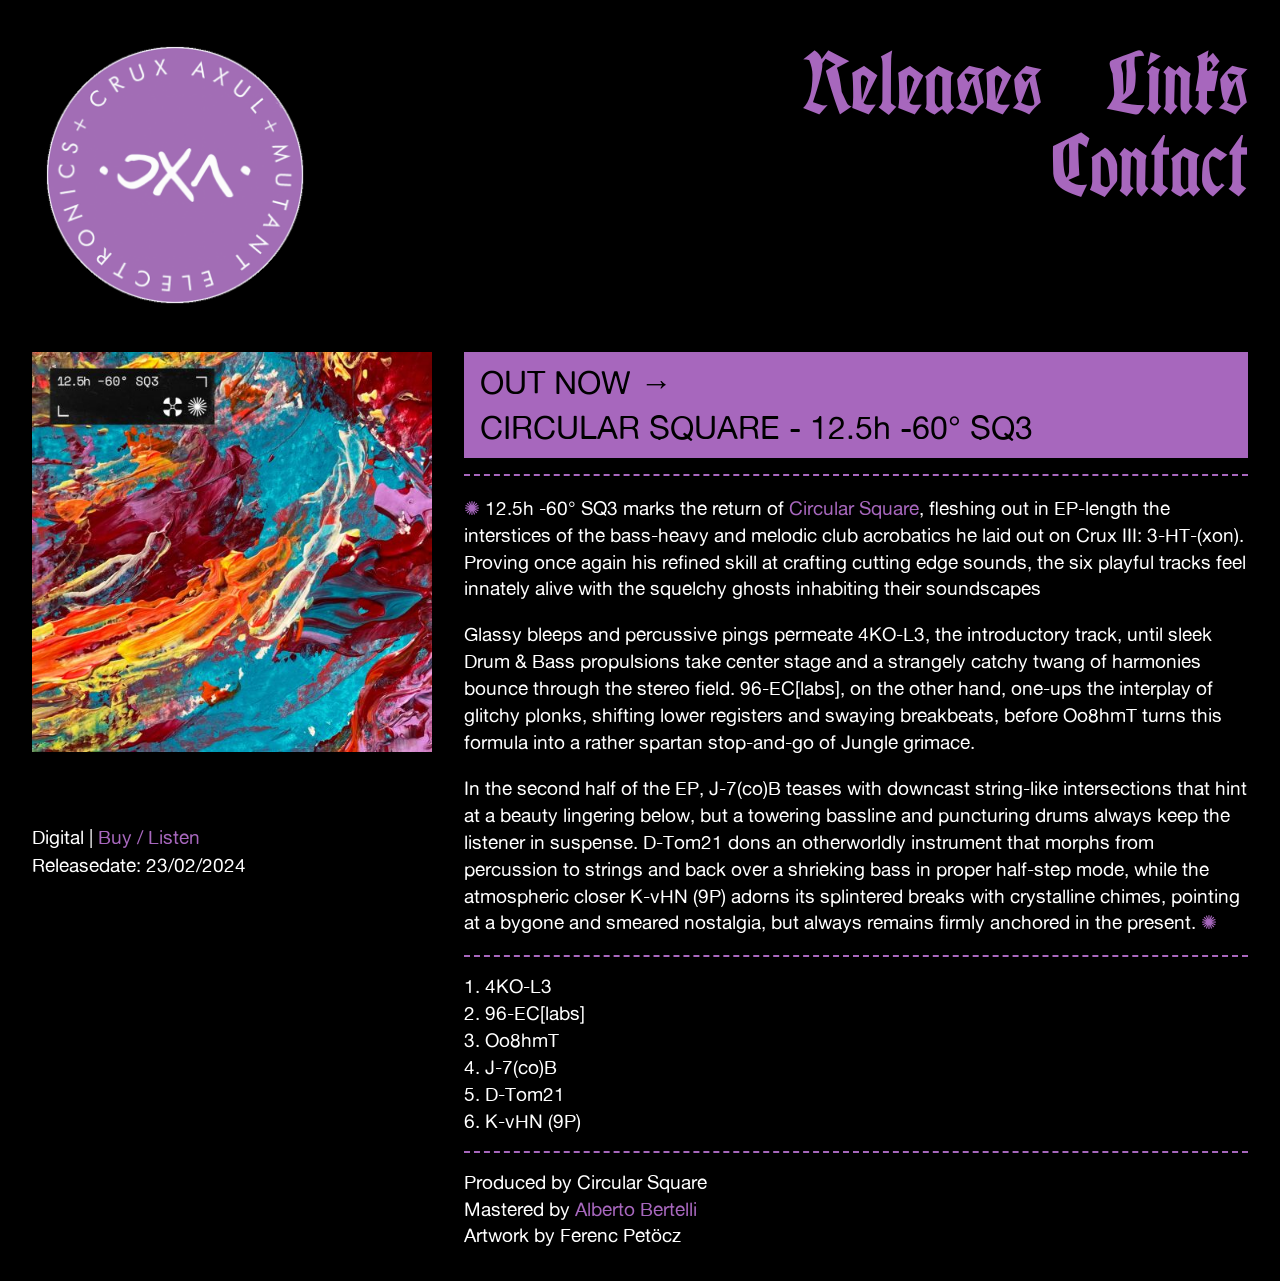
==== commit 0db69aeb: ":pencil2: Adjust txt" ====
--- a/index.html
+++ b/index.html
@@ -169,7 +169,7 @@
             target="_blank"
           >
             <div class="content_home_right_section out-now">
-              OUT SOON → <br>CIRCULAR SQUARE - 12​.​5h -60° SQ3
+              OUT NOW → <br>CIRCULAR SQUARE - 12​.​5h -60° SQ3
             </div></a
           >
           <hr class="hrr" />
